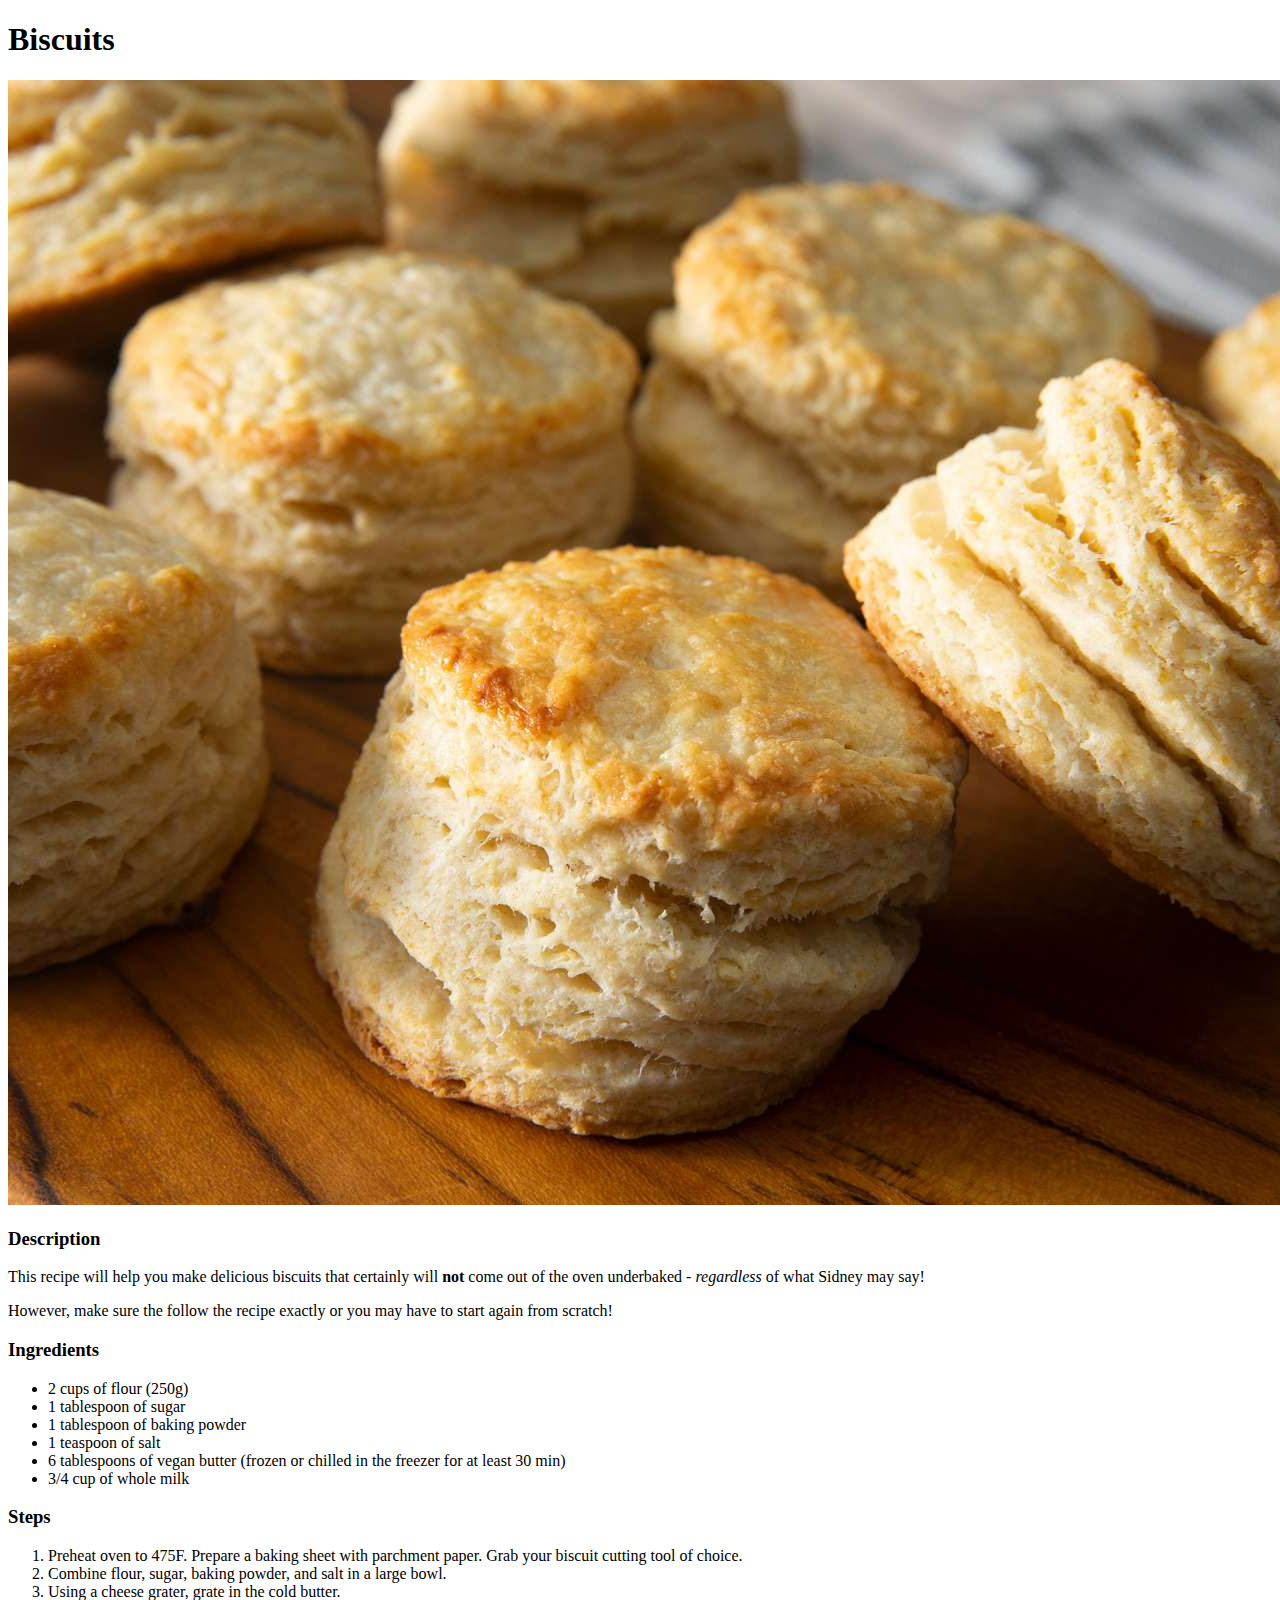
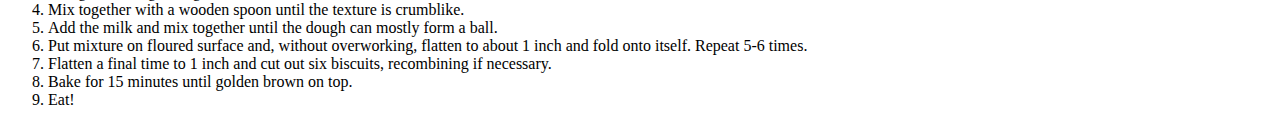
==== recipes/biscuits.html @ a6699343 "Add a homepage and three recipe pages with images" ====
<!DOCTYPE html>
<html lang="en">
    <head>
        <meta charset="UTF-8" />
        <meta name="viewport" content="width=device-width, initial-scale=1.0" />
        <title>Biscuits</title>
    </head>
    <body>
        <h1>Biscuits</h1>

        <p>
            <img
                src="../img/biscuits.jpg"
                alt="Biscuits with a light brown color just after leaving the oven"
            />
        </p>

        <h3>Description</h3>
        <p>
            This recipe will help you make delicious biscuits that certainly
            will
            <strong>not</strong> come out of the oven underbaked -
            <em>regardless</em> of what Sidney may say!
        </p>
        <p>
            However, make sure the follow the recipe exactly or you may have to
            start again from scratch!
        </p>

        <h3>Ingredients</h3>
        <ul>
            <li>2 cups of flour (250g)</li>
            <li>1 tablespoon of sugar</li>
            <li>1 tablespoon of baking powder</li>
            <li>1 teaspoon of salt</li>
            <li>
                6 tablespoons of vegan butter (frozen or chilled in the freezer
                for at least 30 min)
            </li>
            <li>3/4 cup of whole milk</li>
        </ul>

        <h3>Steps</h3>
        <ol>
            <li>
                Preheat oven to 475F. Prepare a baking sheet with parchment
                paper. Grab your biscuit cutting tool of choice.
            </li>
            <li>
                Combine flour, sugar, baking powder, and salt in a large bowl.
            </li>
            <li>Using a cheese grater, grate in the cold butter.</li>
            <li>
                Mix together with a wooden spoon until the texture is crumblike.
            </li>
            <li>
                Add the milk and mix together until the dough can mostly form a
                ball.
            </li>
            <li>
                Put mixture on floured surface and, without overworking, flatten
                to about 1 inch and fold onto itself. Repeat 5-6 times.
            </li>
            <li>
                Flatten a final time to 1 inch and cut out six biscuits,
                recombining if necessary.
            </li>
            <li>Bake for 15 minutes until golden brown on top.</li>
            <li>Eat!</li>
        </ol>
    </body>
</html>
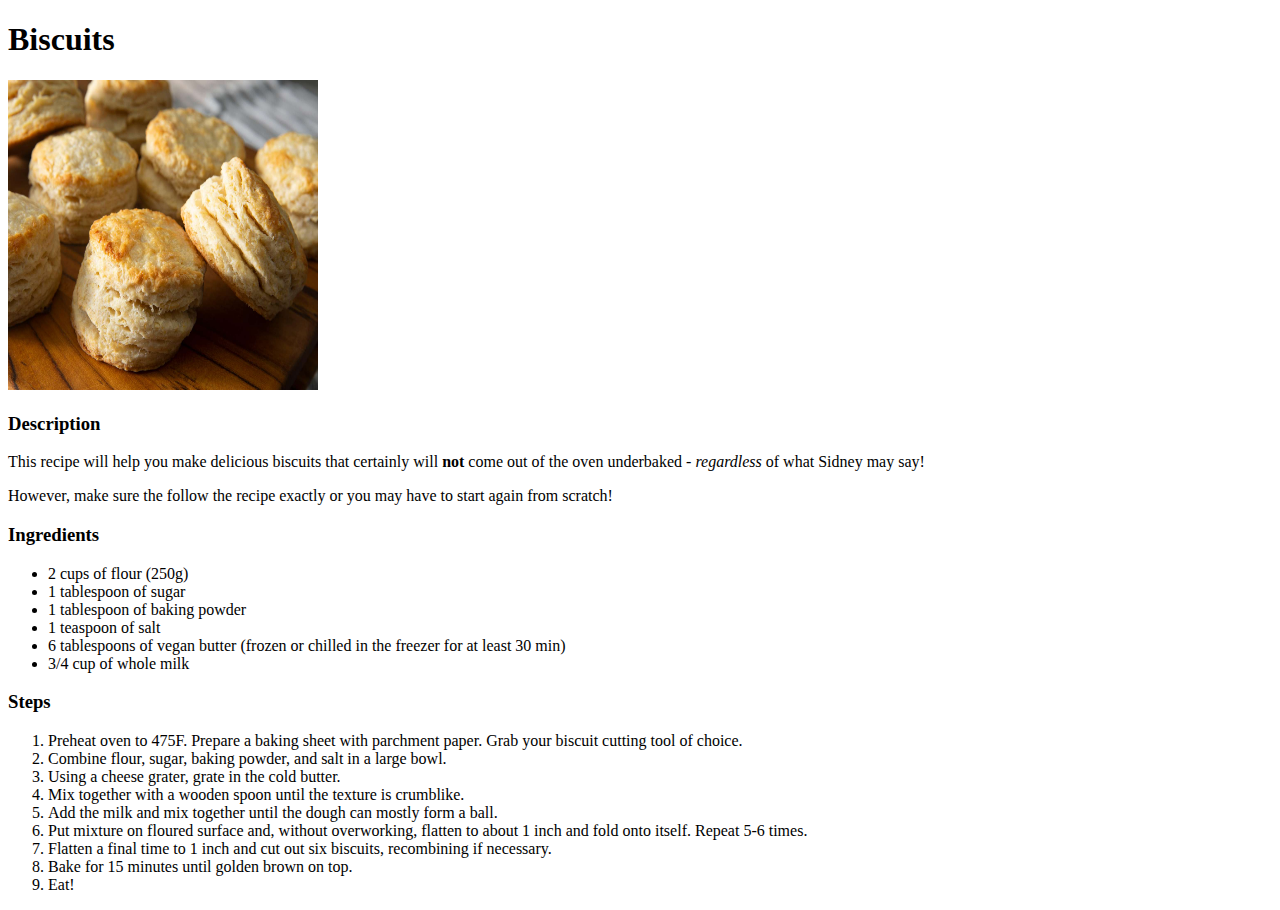
==== commit bc3bad55: "Add height and width to images" ====
--- a/recipes/biscuits.html
+++ b/recipes/biscuits.html
@@ -12,6 +12,8 @@
             <img
                 src="../img/biscuits.jpg"
                 alt="Biscuits with a light brown color just after leaving the oven"
+                height="310"
+                width="310"
             />
         </p>
 
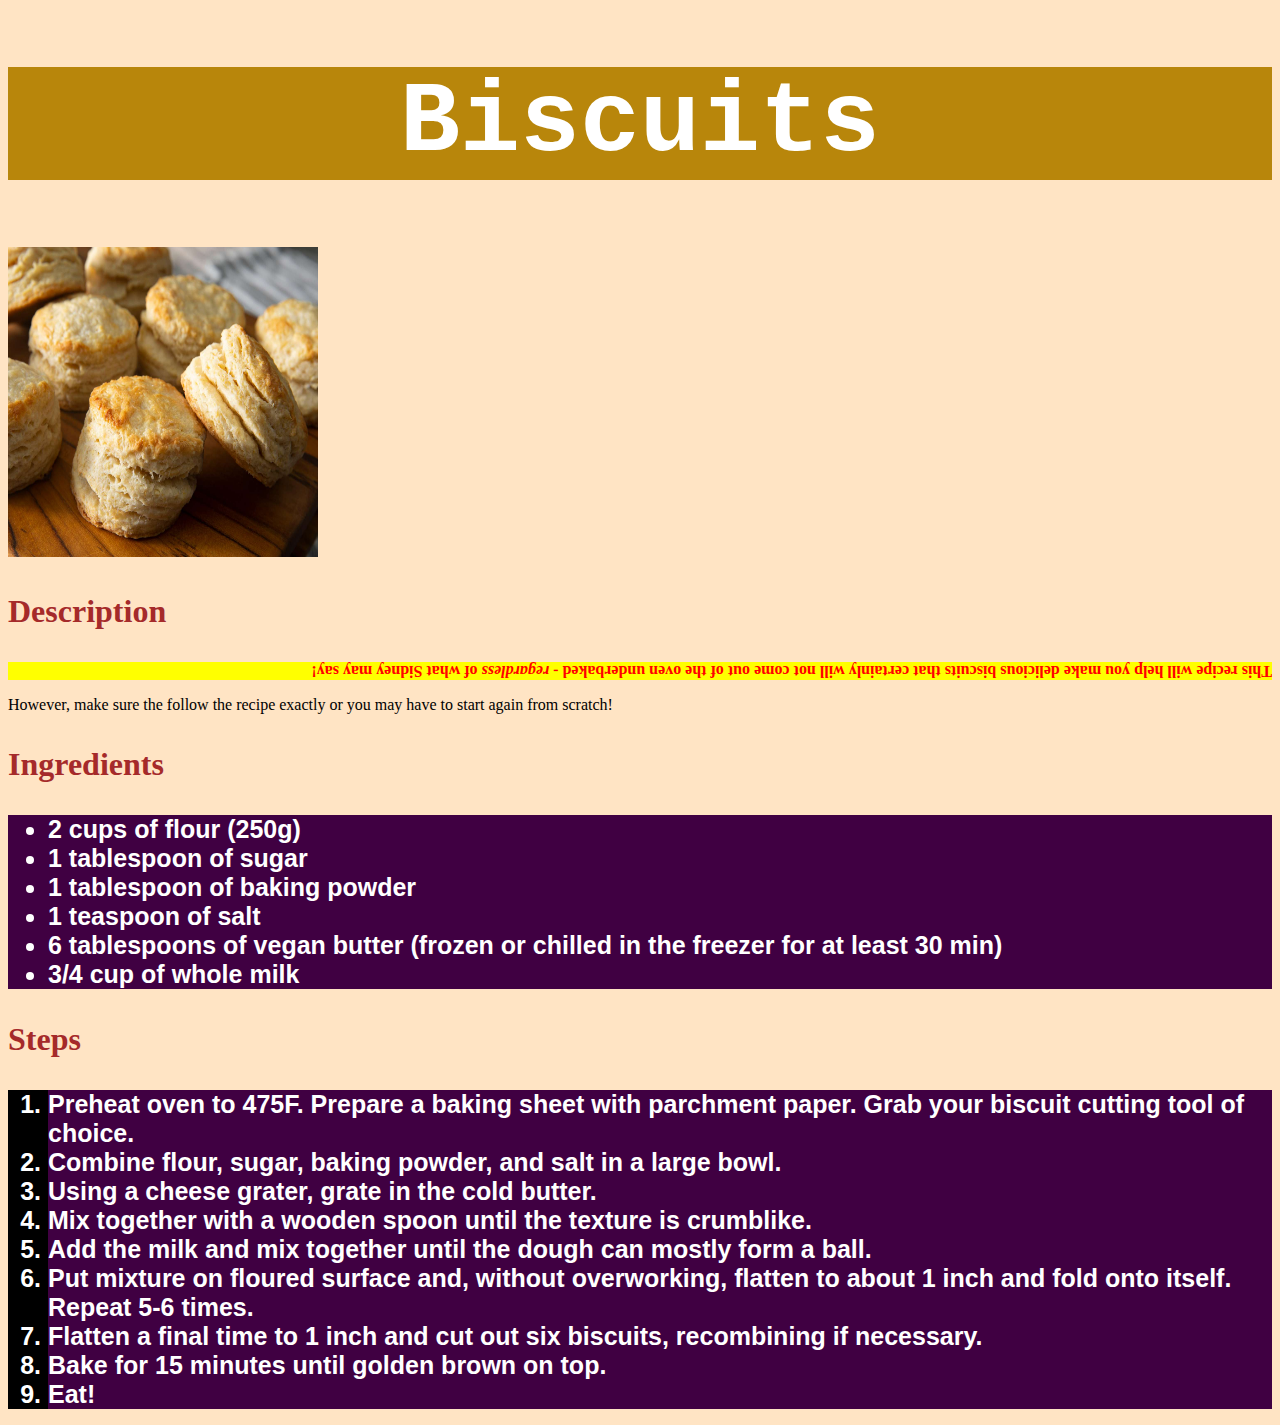
==== commit 29ebb5e5: "Add CSS styling to the site" ====
--- a/recipes/biscuits.html
+++ b/recipes/biscuits.html
@@ -4,6 +4,7 @@
         <meta charset="UTF-8" />
         <meta name="viewport" content="width=device-width, initial-scale=1.0" />
         <title>Biscuits</title>
+        <link rel="stylesheet" href="../styles.css" />
     </head>
     <body>
         <h1>Biscuits</h1>
@@ -17,20 +18,22 @@
             />
         </p>
 
-        <h3>Description</h3>
-        <p>
-            This recipe will help you make delicious biscuits that certainly
-            will
-            <strong>not</strong> come out of the oven underbaked -
-            <em>regardless</em> of what Sidney may say!
-        </p>
+        <h3 class="practice-ancestor">Description</h3>
+        <div class="div-class">
+            <p id="sidney" class="practice-child">
+                This recipe will help you make delicious biscuits that certainly
+                will
+                <strong>not</strong> come out of the oven underbaked -
+                <em>regardless</em> of what Sidney may say!
+            </p>
+        </div>
         <p>
             However, make sure the follow the recipe exactly or you may have to
             start again from scratch!
         </p>
 
         <h3>Ingredients</h3>
-        <ul>
+        <ul class="list">
             <li>2 cups of flour (250g)</li>
             <li>1 tablespoon of sugar</li>
             <li>1 tablespoon of baking powder</li>
--- a/styles.css
+++ b/styles.css
@@ -0,0 +1,59 @@
+h1 {
+    background-color: darkgoldenrod;
+    color: white;
+    font-family: "Courier New", Courier, monospace;
+    font-size: 100px;
+    font-weight: bolder;
+    text-align: center;
+}
+
+.list,
+li {
+    background-color: rgb(64, 0, 66);
+    color: rgb(255, 255, 255);
+    font-family: "Gill Sans", "Gill Sans MT", Calibri, "Trebuchet MS",
+        sans-serif;
+    font-size: 25px;
+    font-weight: 550;
+}
+
+a:visited,
+a {
+    color: rgb(255, 255, 255);
+}
+
+body {
+    background-color: bisque;
+}
+
+#sidney {
+    background-color: yellow;
+    color: red;
+    font-weight: 900;
+}
+
+ol{
+    background-color: black;
+}
+
+h3{
+    font-size: xx-large;
+    color: brown;
+}
+
+.div-class .practice-child{
+    transform: rotate(180deg);
+}
+
+.test{
+    font-style: italic;
+}
+
+.test-test{
+    font-style: oblique;
+}
+
+.test.test-test{
+    font-style: normal;
+    font-family: Impact, Haettenschweiler, 'Arial Narrow Bold', sans-serif;
+}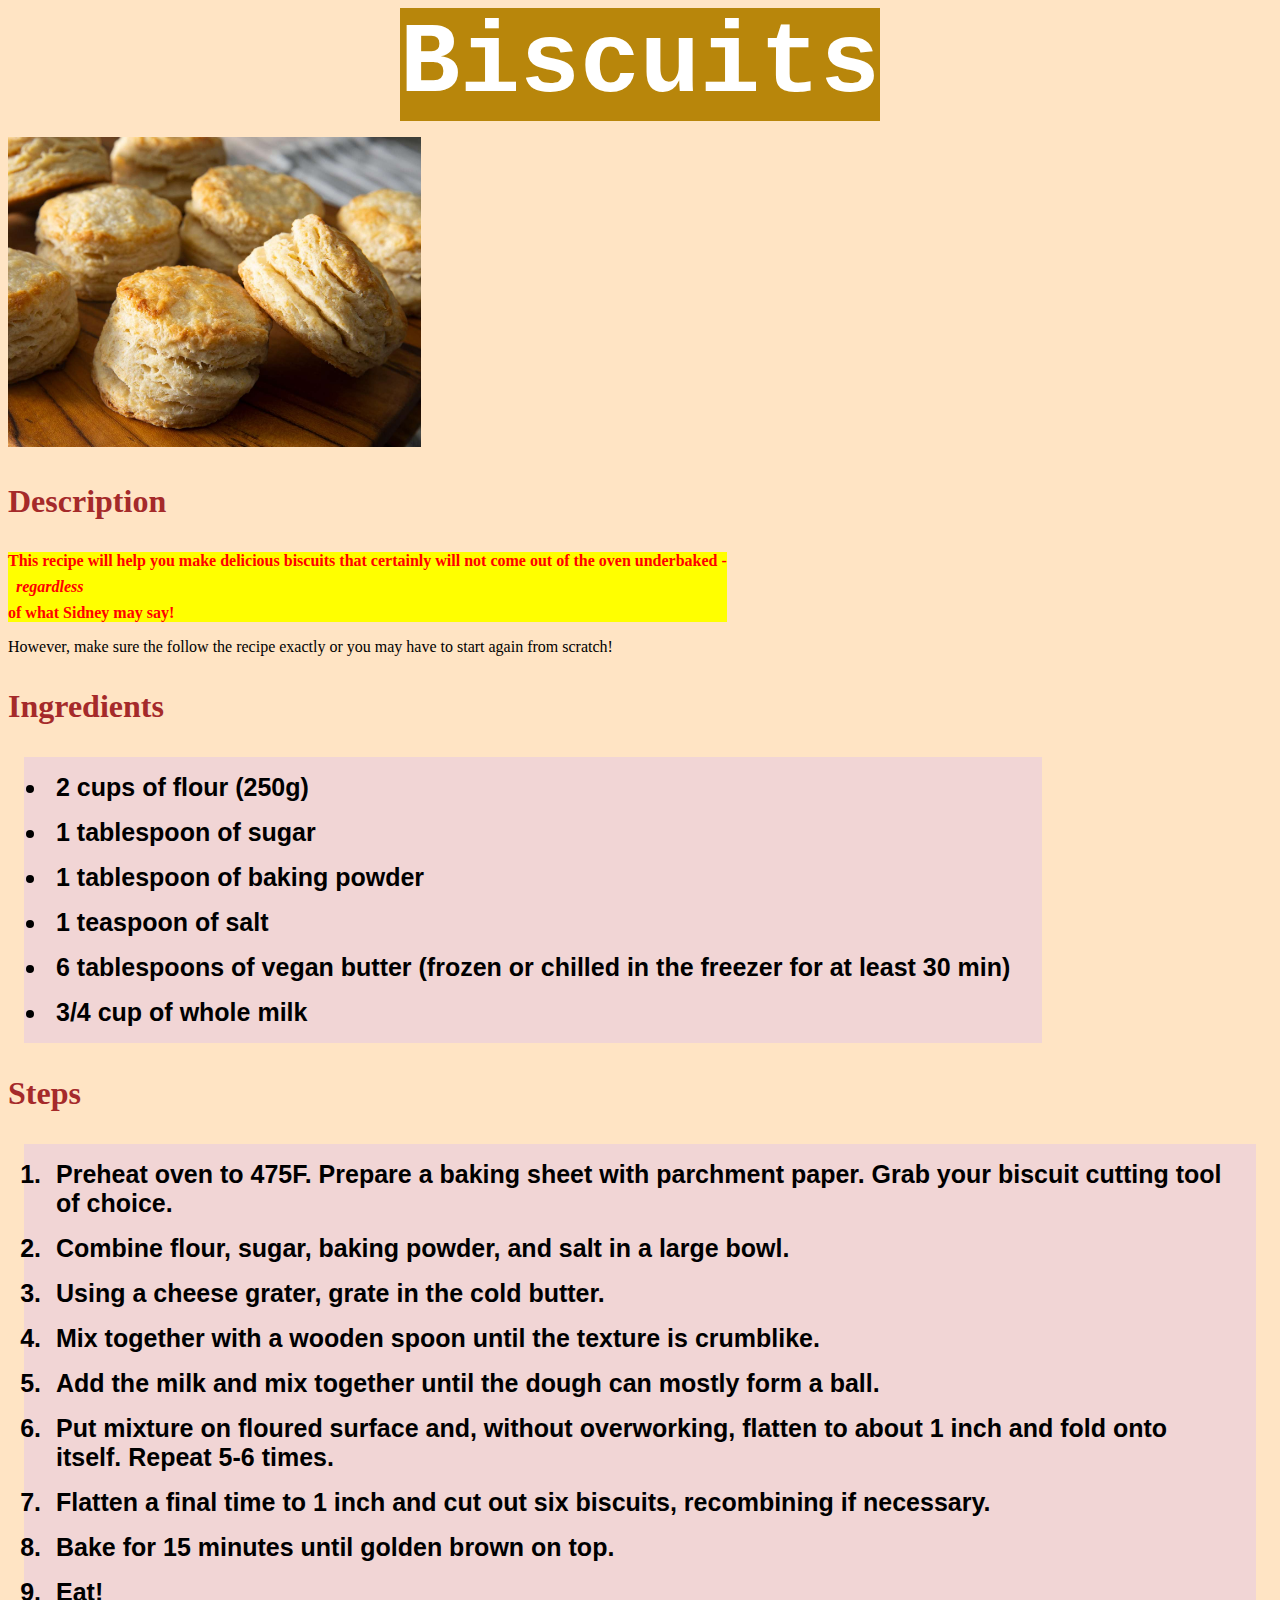
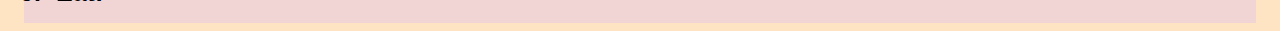
==== commit 1cfca890: "Add CSS box elements to styling" ====
--- a/recipes/biscuits.html
+++ b/recipes/biscuits.html
@@ -7,24 +7,22 @@
         <link rel="stylesheet" href="../styles.css" />
     </head>
     <body>
-        <h1>Biscuits</h1>
+        <h1 class="recipe">Biscuits</h1>
 
         <p>
             <img
                 src="../img/biscuits.jpg"
                 alt="Biscuits with a light brown color just after leaving the oven"
-                height="310"
-                width="310"
             />
         </p>
 
         <h3 class="practice-ancestor">Description</h3>
         <div class="div-class">
-            <p id="sidney" class="practice-child">
+            <p id="sidney">
                 This recipe will help you make delicious biscuits that certainly
-                will
-                <strong>not</strong> come out of the oven underbaked -
-                <em>regardless</em> of what Sidney may say!
+                will <strong>not</strong> come out of the oven underbaked -
+                <em class="practice-child">regardless</em> of what Sidney may
+                say!
             </p>
         </div>
         <p>
--- a/styles.css
+++ b/styles.css
@@ -5,21 +5,31 @@
     font-size: 100px;
     font-weight: bolder;
     text-align: center;
+    width: fit-content;
+    margin: auto;
 }
 
-.list,
+ul,
+ol,
 li {
-    background-color: rgb(64, 0, 66);
-    color: rgb(255, 255, 255);
+    background-color: rgb(241, 213, 213);
+    color: rgb(0, 0, 0);
     font-family: "Gill Sans", "Gill Sans MT", Calibri, "Trebuchet MS",
         sans-serif;
     font-size: 25px;
     font-weight: 550;
+    margin: 0px 16px;
+    padding: 8px;
+    width: fit-content;
+}
+
+.main-list {
+    margin: 100px auto;
 }
 
 a:visited,
 a {
-    color: rgb(255, 255, 255);
+    color: rgb(0, 0, 0);
 }
 
 body {
@@ -30,30 +40,45 @@
     background-color: yellow;
     color: red;
     font-weight: 900;
+    width: fit-content;
 }
 
-ol{
-    background-color: black;
+ol {
+    background-color: rgb(241, 213, 213);
 }
 
-h3{
+h3 {
     font-size: xx-large;
     color: brown;
 }
 
-.div-class .practice-child{
-    transform: rotate(180deg);
+.practice-child {
+    display: block;
+    padding: 8px;
 }
 
-.test{
+.test {
     font-style: italic;
 }
 
-.test-test{
+.test-test {
     font-style: oblique;
 }
 
-.test.test-test{
+.test.test-test {
     font-style: normal;
-    font-family: Impact, Haettenschweiler, 'Arial Narrow Bold', sans-serif;
-}+    font-family: Impact, Haettenschweiler, "Arial Narrow Bold", sans-serif;
+}
+
+img {
+    height: 310px;
+    width: auto;
+}
+
+.main-div {
+    border: 40px solid red;
+    display: border-box;
+    background-color: aqua;
+    margin: 16px auto;
+    width: 920px;
+}
